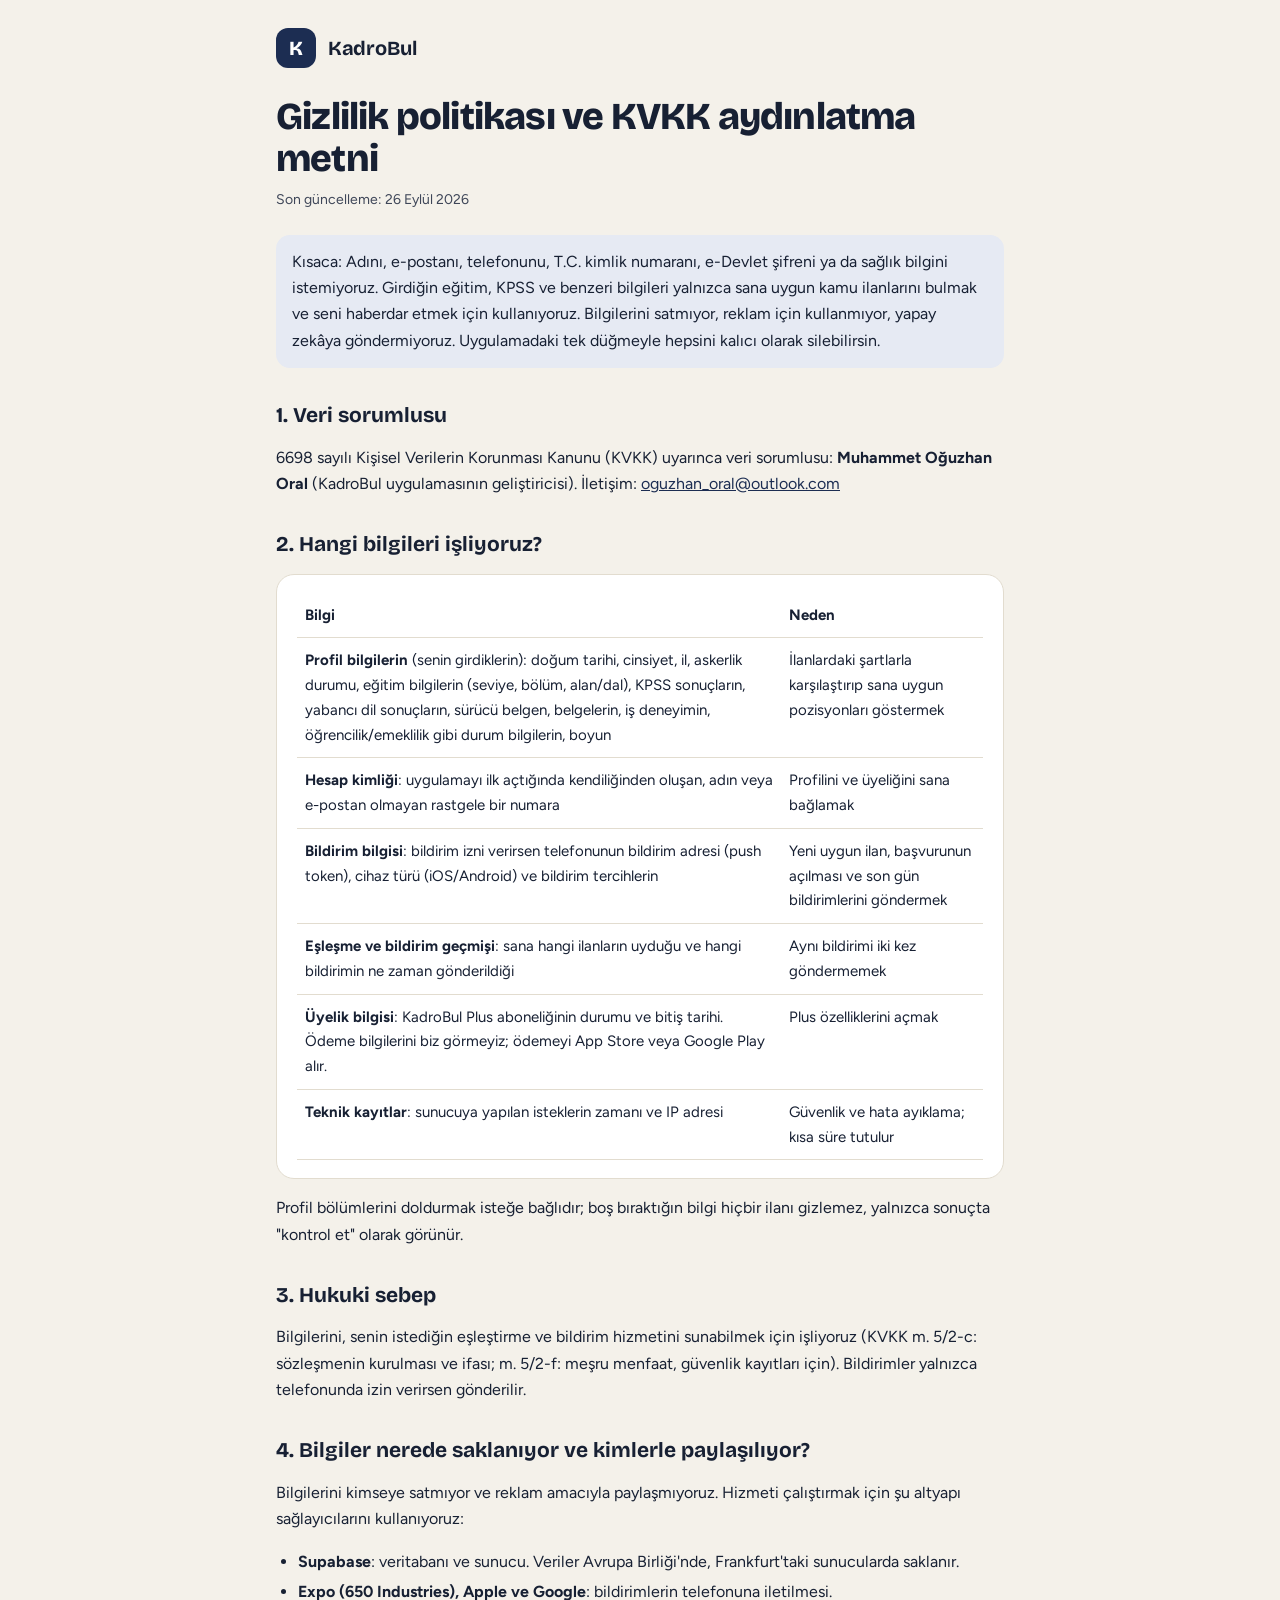
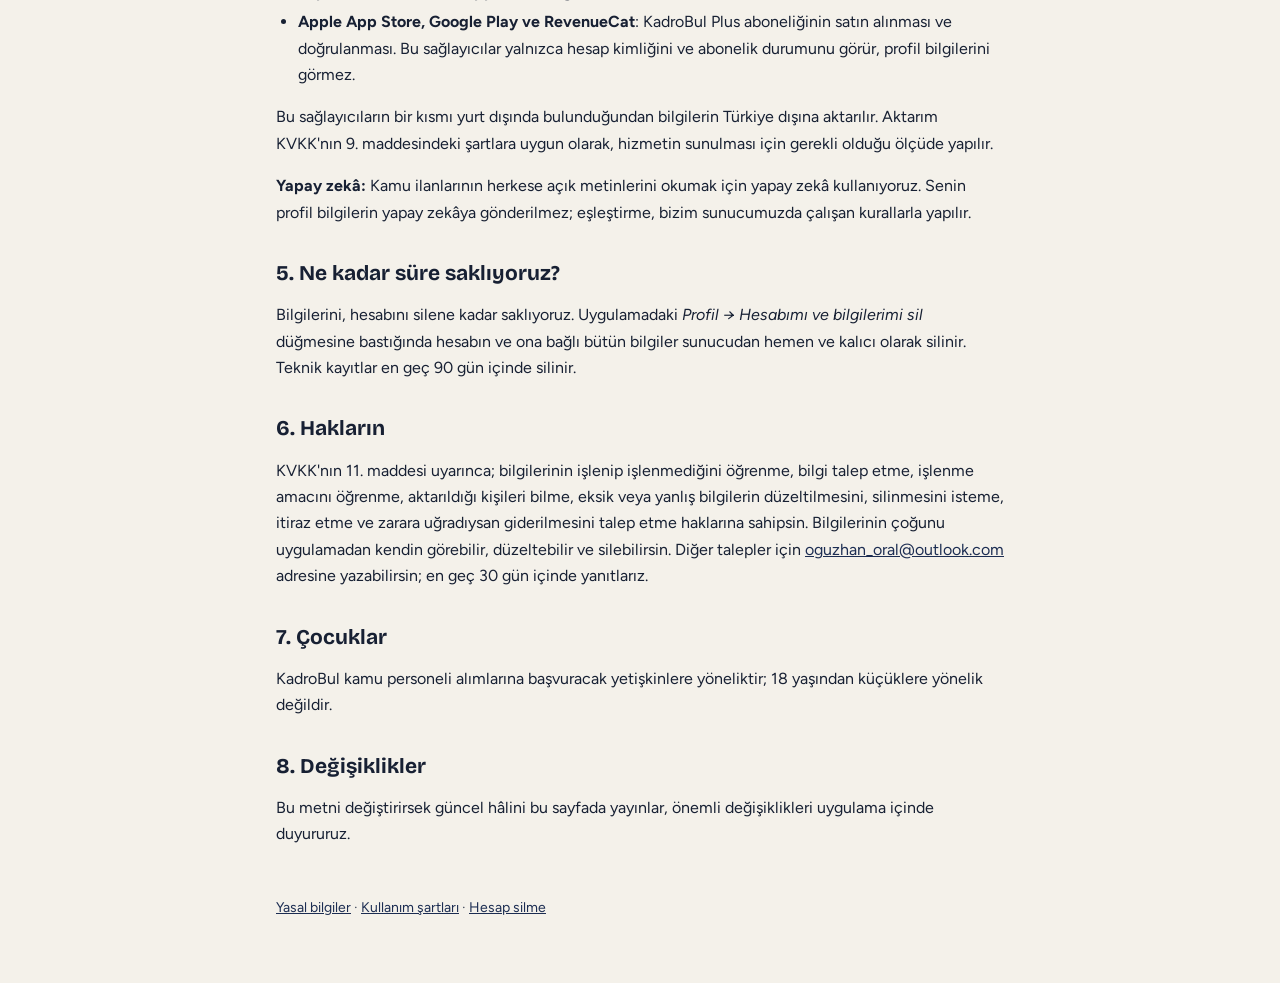
==== gizlilik.html @ 9fca4742 "Yasal sayfalar: gizlilik ve KVKK, kullanım şartları, hesap silme Co-Authored-By: Claude Opus 5.5 <no" ====
<!doctype html>
<html lang="tr">
<head>
<meta charset="utf-8">
<meta name="viewport" content="width=device-width, initial-scale=1">
<title>KadroBul — Gizlilik politikası ve KVKK aydınlatma metni</title>
<link rel="preconnect" href="https://fonts.googleapis.com">
<link rel="stylesheet" href="https://fonts.googleapis.com/css2?family=Bricolage+Grotesque:wght@700;800&family=Figtree:wght@400;700&display=swap">
<link rel="stylesheet" href="stil.css">
</head>
<body>
<main>
  <header><a href="./"><span class="mark">K</span><span class="name">KadroBul</span></a></header>
  <h1>Gizlilik politikası ve KVKK aydınlatma metni</h1>
  <p class="meta">Son güncelleme: 26 Eylül 2026</p>

  <div class="note">Kısaca: Adını, e-postanı, telefonunu, T.C. kimlik numaranı, e-Devlet şifreni ya da sağlık bilgini istemiyoruz. Girdiğin eğitim, KPSS ve benzeri bilgileri yalnızca sana uygun kamu ilanlarını bulmak ve seni haberdar etmek için kullanıyoruz. Bilgilerini satmıyor, reklam için kullanmıyor, yapay zekâya göndermiyoruz. Uygulamadaki tek düğmeyle hepsini kalıcı olarak silebilirsin.</div>

  <h2>1. Veri sorumlusu</h2>
  <p>6698 sayılı Kişisel Verilerin Korunması Kanunu (KVKK) uyarınca veri sorumlusu: <strong>Muhammet Oğuzhan Oral</strong> (KadroBul uygulamasının geliştiricisi). İletişim: <a href="mailto:oguzhan_oral@outlook.com">oguzhan_oral@outlook.com</a></p>

  <h2>2. Hangi bilgileri işliyoruz?</h2>
  <div class="card table">
    <table>
      <tr><th>Bilgi</th><th>Neden</th></tr>
      <tr><td><strong>Profil bilgilerin</strong> (senin girdiklerin): doğum tarihi, cinsiyet, il, askerlik durumu, eğitim bilgilerin (seviye, bölüm, alan/dal), KPSS sonuçların, yabancı dil sonuçların, sürücü belgen, belgelerin, iş deneyimin, öğrencilik/emeklilik gibi durum bilgilerin, boyun</td><td>İlanlardaki şartlarla karşılaştırıp sana uygun pozisyonları göstermek</td></tr>
      <tr><td><strong>Hesap kimliği</strong>: uygulamayı ilk açtığında kendiliğinden oluşan, adın veya e-postan olmayan rastgele bir numara</td><td>Profilini ve üyeliğini sana bağlamak</td></tr>
      <tr><td><strong>Bildirim bilgisi</strong>: bildirim izni verirsen telefonunun bildirim adresi (push token), cihaz türü (iOS/Android) ve bildirim tercihlerin</td><td>Yeni uygun ilan, başvurunun açılması ve son gün bildirimlerini göndermek</td></tr>
      <tr><td><strong>Eşleşme ve bildirim geçmişi</strong>: sana hangi ilanların uyduğu ve hangi bildirimin ne zaman gönderildiği</td><td>Aynı bildirimi iki kez göndermemek</td></tr>
      <tr><td><strong>Üyelik bilgisi</strong>: KadroBul Plus aboneliğinin durumu ve bitiş tarihi. Ödeme bilgilerini biz görmeyiz; ödemeyi App Store veya Google Play alır.</td><td>Plus özelliklerini açmak</td></tr>
      <tr><td><strong>Teknik kayıtlar</strong>: sunucuya yapılan isteklerin zamanı ve IP adresi</td><td>Güvenlik ve hata ayıklama; kısa süre tutulur</td></tr>
    </table>
  </div>
  <p>Profil bölümlerini doldurmak isteğe bağlıdır; boş bıraktığın bilgi hiçbir ilanı gizlemez, yalnızca sonuçta "kontrol et" olarak görünür.</p>

  <h2>3. Hukuki sebep</h2>
  <p>Bilgilerini, senin istediğin eşleştirme ve bildirim hizmetini sunabilmek için işliyoruz (KVKK m. 5/2-c: sözleşmenin kurulması ve ifası; m. 5/2-f: meşru menfaat, güvenlik kayıtları için). Bildirimler yalnızca telefonunda izin verirsen gönderilir.</p>

  <h2>4. Bilgiler nerede saklanıyor ve kimlerle paylaşılıyor?</h2>
  <p>Bilgilerini kimseye satmıyor ve reklam amacıyla paylaşmıyoruz. Hizmeti çalıştırmak için şu altyapı sağlayıcılarını kullanıyoruz:</p>
  <ul>
    <li><strong>Supabase</strong>: veritabanı ve sunucu. Veriler Avrupa Birliği'nde, Frankfurt'taki sunucularda saklanır.</li>
    <li><strong>Expo (650 Industries), Apple ve Google</strong>: bildirimlerin telefonuna iletilmesi.</li>
    <li><strong>Apple App Store, Google Play ve RevenueCat</strong>: KadroBul Plus aboneliğinin satın alınması ve doğrulanması. Bu sağlayıcılar yalnızca hesap kimliğini ve abonelik durumunu görür, profil bilgilerini görmez.</li>
  </ul>
  <p>Bu sağlayıcıların bir kısmı yurt dışında bulunduğundan bilgilerin Türkiye dışına aktarılır. Aktarım KVKK'nın 9. maddesindeki şartlara uygun olarak, hizmetin sunulması için gerekli olduğu ölçüde yapılır.</p>
  <p><strong>Yapay zekâ:</strong> Kamu ilanlarının herkese açık metinlerini okumak için yapay zekâ kullanıyoruz. Senin profil bilgilerin yapay zekâya gönderilmez; eşleştirme, bizim sunucumuzda çalışan kurallarla yapılır.</p>

  <h2>5. Ne kadar süre saklıyoruz?</h2>
  <p>Bilgilerini, hesabını silene kadar saklıyoruz. Uygulamadaki <em>Profil → Hesabımı ve bilgilerimi sil</em> düğmesine bastığında hesabın ve ona bağlı bütün bilgiler sunucudan hemen ve kalıcı olarak silinir. Teknik kayıtlar en geç 90 gün içinde silinir.</p>

  <h2>6. Hakların</h2>
  <p>KVKK'nın 11. maddesi uyarınca; bilgilerinin işlenip işlenmediğini öğrenme, bilgi talep etme, işlenme amacını öğrenme, aktarıldığı kişileri bilme, eksik veya yanlış bilgilerin düzeltilmesini, silinmesini isteme, itiraz etme ve zarara uğradıysan giderilmesini talep etme haklarına sahipsin. Bilgilerinin çoğunu uygulamadan kendin görebilir, düzeltebilir ve silebilirsin. Diğer talepler için <a href="mailto:oguzhan_oral@outlook.com">oguzhan_oral@outlook.com</a> adresine yazabilirsin; en geç 30 gün içinde yanıtlarız.</p>

  <h2>7. Çocuklar</h2>
  <p>KadroBul kamu personeli alımlarına başvuracak yetişkinlere yöneliktir; 18 yaşından küçüklere yönelik değildir.</p>

  <h2>8. Değişiklikler</h2>
  <p>Bu metni değiştirirsek güncel hâlini bu sayfada yayınlar, önemli değişiklikleri uygulama içinde duyururuz.</p>

  <footer><a href="./">Yasal bilgiler</a> · <a href="kosullar.html">Kullanım şartları</a> · <a href="hesap-silme.html">Hesap silme</a></footer>
</main>
</body>
</html>
---- stil.css ----
:root {
  --paper: #F4F1EA;
  --surface: #FFFFFF;
  --ink: #172033;
  --ink2: #3E4658;
  --brand: #1C2D52;
  --line: #E2DCCF;
  --soft: #E6EAF3;
}
* { box-sizing: border-box; }
html { -webkit-text-size-adjust: 100%; }
body {
  margin: 0;
  background: var(--paper);
  color: var(--ink);
  font: 16px/1.65 'Figtree', system-ui, -apple-system, 'Segoe UI', sans-serif;
}
main { max-width: 760px; margin: 0 auto; padding: 28px 16px 64px; }
header { display: flex; align-items: center; gap: 12px; margin-bottom: 28px; }
header a { color: inherit; text-decoration: none; display: flex; align-items: center; gap: 12px; }
.mark {
  width: 40px; height: 40px; border-radius: 12px; background: var(--brand); color: #fff;
  display: grid; place-items: center; font: 800 20px/1 'Bricolage Grotesque', sans-serif;
}
.name { font: 700 20px/1 'Bricolage Grotesque', sans-serif; letter-spacing: -0.3px; }
h1 { font: 800 clamp(28px, 6vw, 38px)/1.1 'Bricolage Grotesque', sans-serif; letter-spacing: -0.8px; margin: 0 0 8px; }
h2 { font: 700 21px/1.25 'Bricolage Grotesque', sans-serif; margin: 34px 0 8px; }
.meta { color: var(--ink2); font-size: 14px; margin: 0 0 24px; }
.card { background: var(--surface); border: 1px solid var(--line); border-radius: 18px; padding: 18px 20px; margin: 16px 0; }
.note { background: var(--soft); border-radius: 14px; padding: 14px 16px; }
ul { padding-left: 22px; }
li { margin: 4px 0; }
a { color: var(--brand); }
table { width: 100%; border-collapse: collapse; font-size: 15px; }
th, td { text-align: left; vertical-align: top; padding: 10px 8px; border-bottom: 1px solid var(--line); }
th { font-weight: 700; }
.table { overflow-x: auto; }
nav.links { display: grid; gap: 12px; }
nav.links a {
  display: block; background: var(--surface); border: 1px solid var(--line); border-radius: 16px;
  padding: 16px 18px; text-decoration: none; color: var(--ink); font-weight: 700;
}
nav.links a span { display: block; font-weight: 400; color: var(--ink2); font-size: 14px; }
footer { margin-top: 48px; color: var(--ink2); font-size: 14px; }
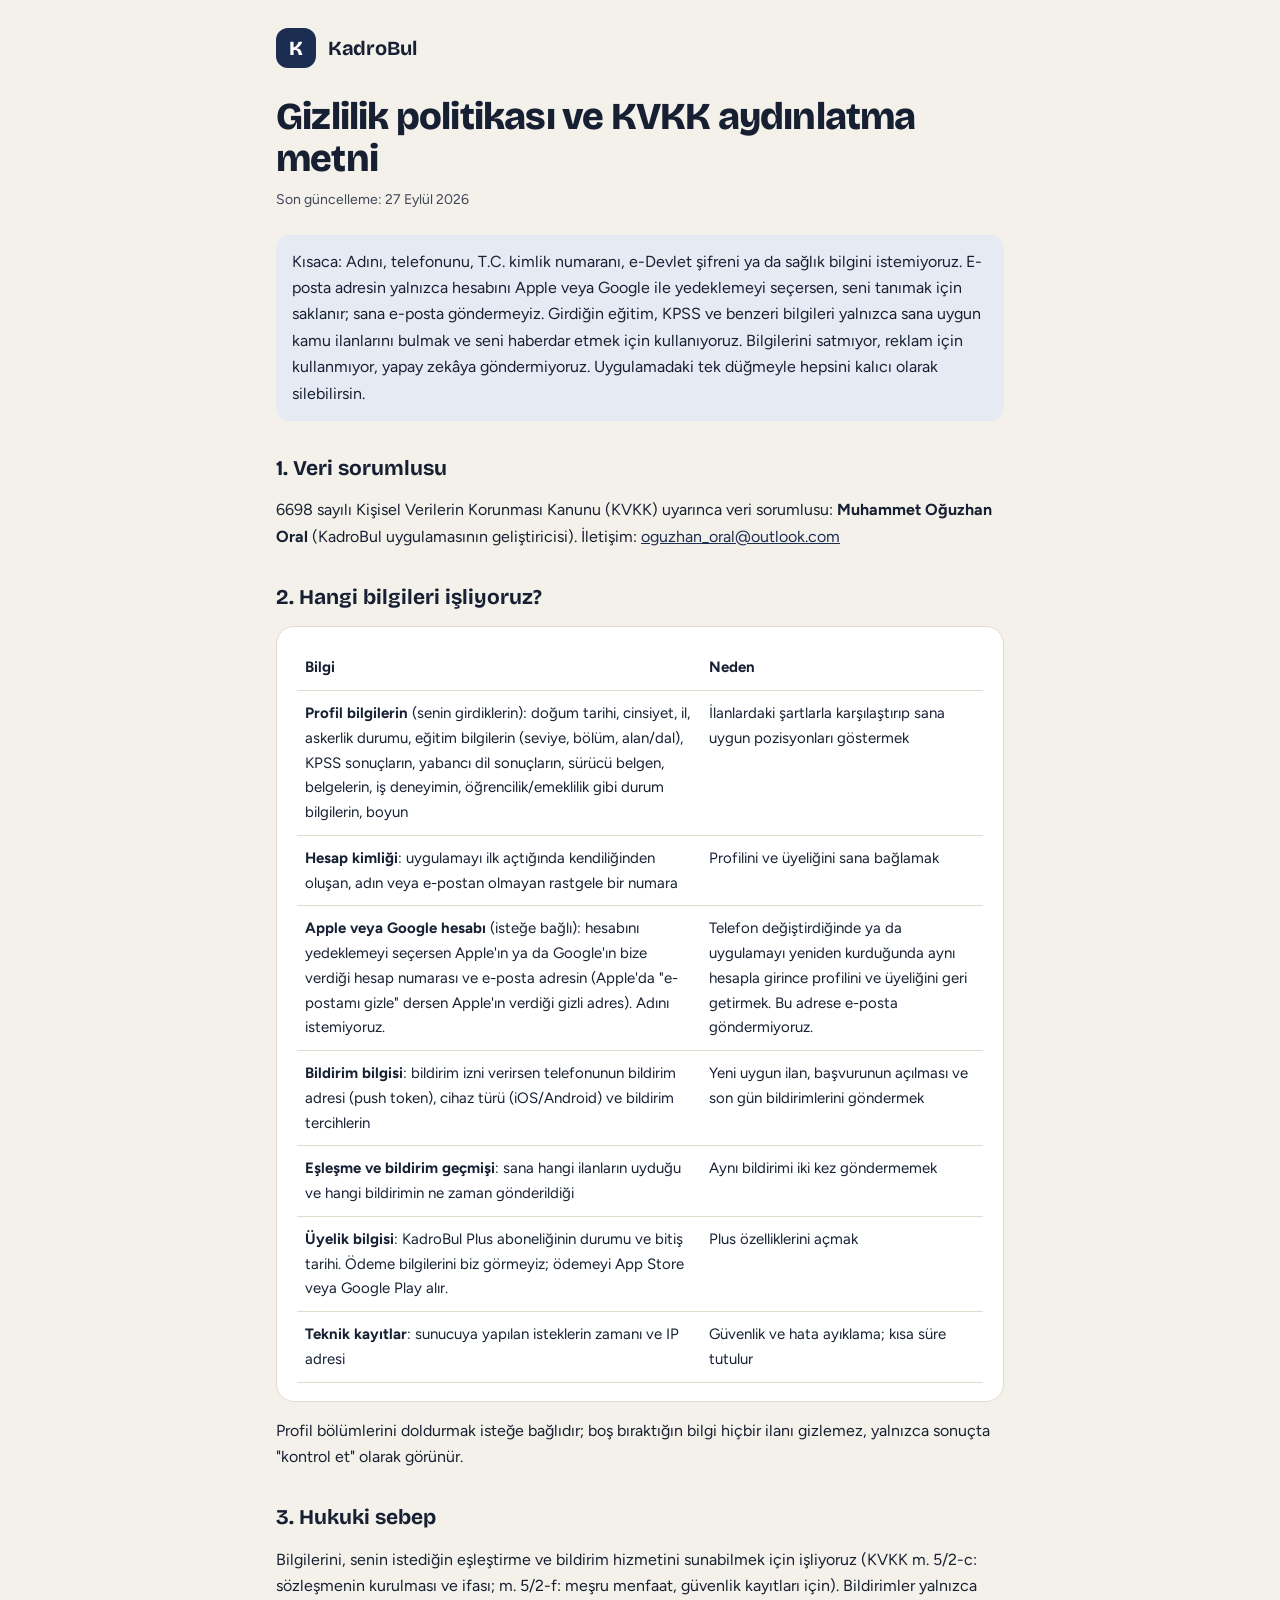
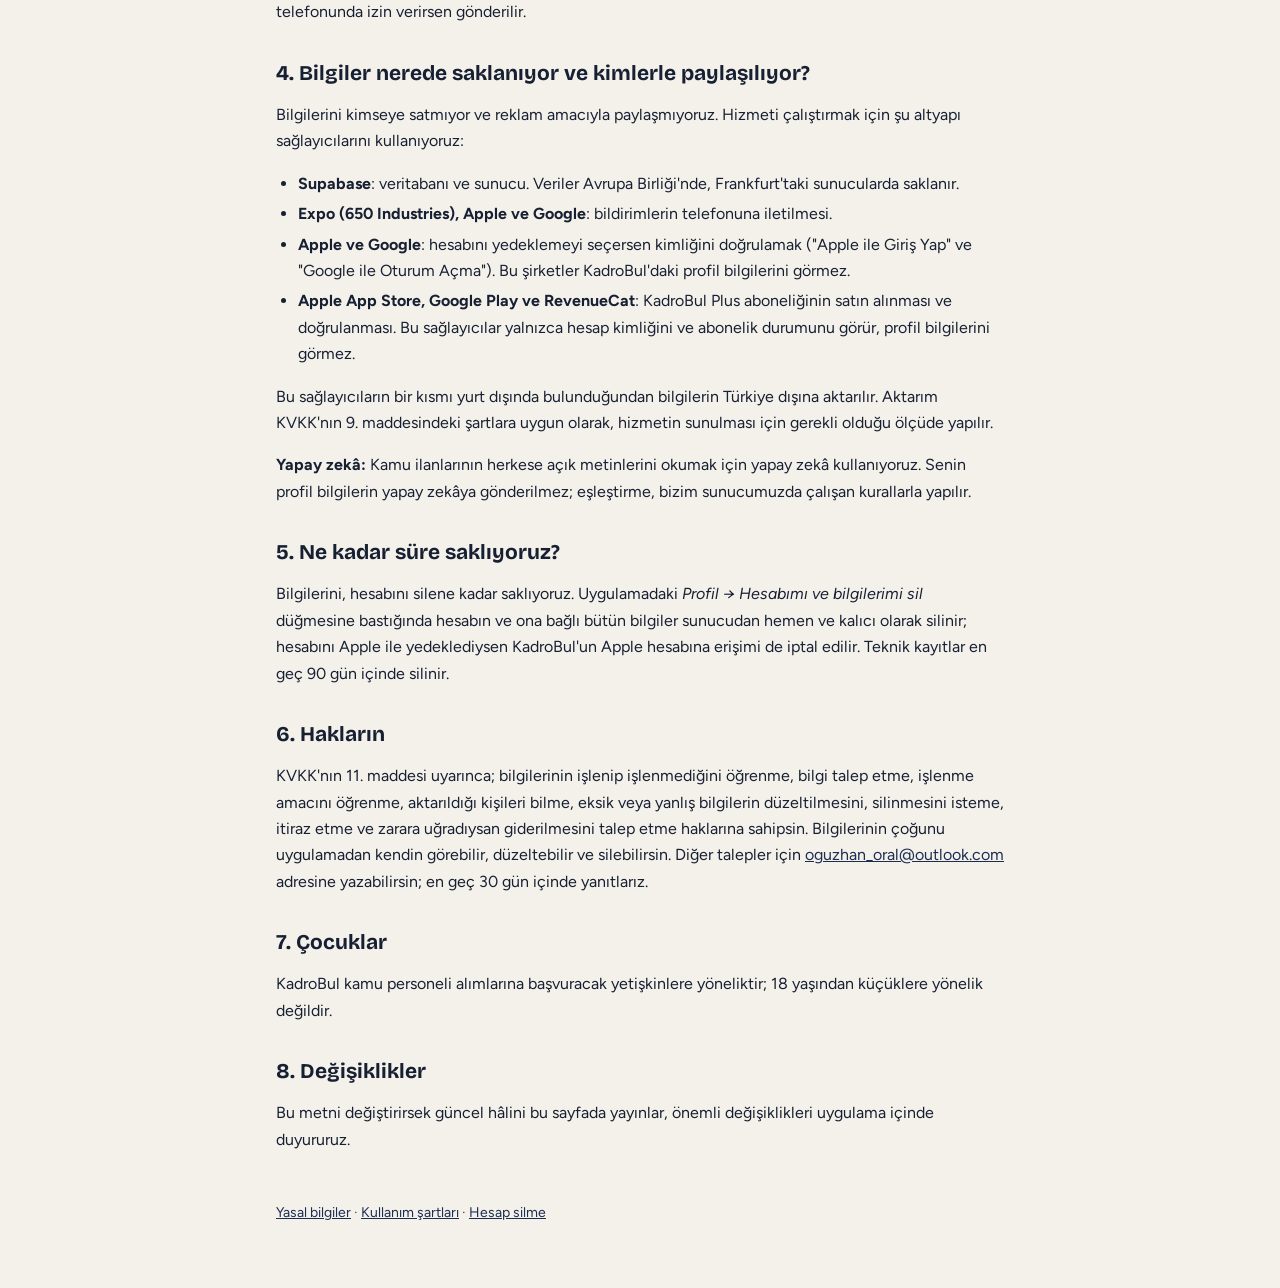
==== commit a4b7761b: "Yasal metinler: Apple/Google ile yedekleme (e-posta) ve Apple erişiminin iptali Gizlilik: e-posta ya" ====
--- a/gizlilik.html
+++ b/gizlilik.html
@@ -12,9 +12,9 @@
 <main>
   <header><a href="./"><span class="mark">K</span><span class="name">KadroBul</span></a></header>
   <h1>Gizlilik politikası ve KVKK aydınlatma metni</h1>
-  <p class="meta">Son güncelleme: 26 Eylül 2026</p>
+  <p class="meta">Son güncelleme: 27 Eylül 2026</p>
 
-  <div class="note">Kısaca: Adını, e-postanı, telefonunu, T.C. kimlik numaranı, e-Devlet şifreni ya da sağlık bilgini istemiyoruz. Girdiğin eğitim, KPSS ve benzeri bilgileri yalnızca sana uygun kamu ilanlarını bulmak ve seni haberdar etmek için kullanıyoruz. Bilgilerini satmıyor, reklam için kullanmıyor, yapay zekâya göndermiyoruz. Uygulamadaki tek düğmeyle hepsini kalıcı olarak silebilirsin.</div>
+  <div class="note">Kısaca: Adını, telefonunu, T.C. kimlik numaranı, e-Devlet şifreni ya da sağlık bilgini istemiyoruz. E-posta adresin yalnızca hesabını Apple veya Google ile yedeklemeyi seçersen, seni tanımak için saklanır; sana e-posta göndermeyiz. Girdiğin eğitim, KPSS ve benzeri bilgileri yalnızca sana uygun kamu ilanlarını bulmak ve seni haberdar etmek için kullanıyoruz. Bilgilerini satmıyor, reklam için kullanmıyor, yapay zekâya göndermiyoruz. Uygulamadaki tek düğmeyle hepsini kalıcı olarak silebilirsin.</div>
 
   <h2>1. Veri sorumlusu</h2>
   <p>6698 sayılı Kişisel Verilerin Korunması Kanunu (KVKK) uyarınca veri sorumlusu: <strong>Muhammet Oğuzhan Oral</strong> (KadroBul uygulamasının geliştiricisi). İletişim: <a href="mailto:oguzhan_oral@outlook.com">oguzhan_oral@outlook.com</a></p>
@@ -25,6 +25,7 @@
       <tr><th>Bilgi</th><th>Neden</th></tr>
       <tr><td><strong>Profil bilgilerin</strong> (senin girdiklerin): doğum tarihi, cinsiyet, il, askerlik durumu, eğitim bilgilerin (seviye, bölüm, alan/dal), KPSS sonuçların, yabancı dil sonuçların, sürücü belgen, belgelerin, iş deneyimin, öğrencilik/emeklilik gibi durum bilgilerin, boyun</td><td>İlanlardaki şartlarla karşılaştırıp sana uygun pozisyonları göstermek</td></tr>
       <tr><td><strong>Hesap kimliği</strong>: uygulamayı ilk açtığında kendiliğinden oluşan, adın veya e-postan olmayan rastgele bir numara</td><td>Profilini ve üyeliğini sana bağlamak</td></tr>
+      <tr><td><strong>Apple veya Google hesabı</strong> (isteğe bağlı): hesabını yedeklemeyi seçersen Apple'ın ya da Google'ın bize verdiği hesap numarası ve e-posta adresin (Apple'da "e-postamı gizle" dersen Apple'ın verdiği gizli adres). Adını istemiyoruz.</td><td>Telefon değiştirdiğinde ya da uygulamayı yeniden kurduğunda aynı hesapla girince profilini ve üyeliğini geri getirmek. Bu adrese e-posta göndermiyoruz.</td></tr>
       <tr><td><strong>Bildirim bilgisi</strong>: bildirim izni verirsen telefonunun bildirim adresi (push token), cihaz türü (iOS/Android) ve bildirim tercihlerin</td><td>Yeni uygun ilan, başvurunun açılması ve son gün bildirimlerini göndermek</td></tr>
       <tr><td><strong>Eşleşme ve bildirim geçmişi</strong>: sana hangi ilanların uyduğu ve hangi bildirimin ne zaman gönderildiği</td><td>Aynı bildirimi iki kez göndermemek</td></tr>
       <tr><td><strong>Üyelik bilgisi</strong>: KadroBul Plus aboneliğinin durumu ve bitiş tarihi. Ödeme bilgilerini biz görmeyiz; ödemeyi App Store veya Google Play alır.</td><td>Plus özelliklerini açmak</td></tr>
@@ -41,13 +42,14 @@
   <ul>
     <li><strong>Supabase</strong>: veritabanı ve sunucu. Veriler Avrupa Birliği'nde, Frankfurt'taki sunucularda saklanır.</li>
     <li><strong>Expo (650 Industries), Apple ve Google</strong>: bildirimlerin telefonuna iletilmesi.</li>
+    <li><strong>Apple ve Google</strong>: hesabını yedeklemeyi seçersen kimliğini doğrulamak ("Apple ile Giriş Yap" ve "Google ile Oturum Açma"). Bu şirketler KadroBul'daki profil bilgilerini görmez.</li>
     <li><strong>Apple App Store, Google Play ve RevenueCat</strong>: KadroBul Plus aboneliğinin satın alınması ve doğrulanması. Bu sağlayıcılar yalnızca hesap kimliğini ve abonelik durumunu görür, profil bilgilerini görmez.</li>
   </ul>
   <p>Bu sağlayıcıların bir kısmı yurt dışında bulunduğundan bilgilerin Türkiye dışına aktarılır. Aktarım KVKK'nın 9. maddesindeki şartlara uygun olarak, hizmetin sunulması için gerekli olduğu ölçüde yapılır.</p>
   <p><strong>Yapay zekâ:</strong> Kamu ilanlarının herkese açık metinlerini okumak için yapay zekâ kullanıyoruz. Senin profil bilgilerin yapay zekâya gönderilmez; eşleştirme, bizim sunucumuzda çalışan kurallarla yapılır.</p>
 
   <h2>5. Ne kadar süre saklıyoruz?</h2>
-  <p>Bilgilerini, hesabını silene kadar saklıyoruz. Uygulamadaki <em>Profil → Hesabımı ve bilgilerimi sil</em> düğmesine bastığında hesabın ve ona bağlı bütün bilgiler sunucudan hemen ve kalıcı olarak silinir. Teknik kayıtlar en geç 90 gün içinde silinir.</p>
+  <p>Bilgilerini, hesabını silene kadar saklıyoruz. Uygulamadaki <em>Profil → Hesabımı ve bilgilerimi sil</em> düğmesine bastığında hesabın ve ona bağlı bütün bilgiler sunucudan hemen ve kalıcı olarak silinir; hesabını Apple ile yedeklediysen KadroBul'un Apple hesabına erişimi de iptal edilir. Teknik kayıtlar en geç 90 gün içinde silinir.</p>
 
   <h2>6. Hakların</h2>
   <p>KVKK'nın 11. maddesi uyarınca; bilgilerinin işlenip işlenmediğini öğrenme, bilgi talep etme, işlenme amacını öğrenme, aktarıldığı kişileri bilme, eksik veya yanlış bilgilerin düzeltilmesini, silinmesini isteme, itiraz etme ve zarara uğradıysan giderilmesini talep etme haklarına sahipsin. Bilgilerinin çoğunu uygulamadan kendin görebilir, düzeltebilir ve silebilirsin. Diğer talepler için <a href="mailto:oguzhan_oral@outlook.com">oguzhan_oral@outlook.com</a> adresine yazabilirsin; en geç 30 gün içinde yanıtlarız.</p>
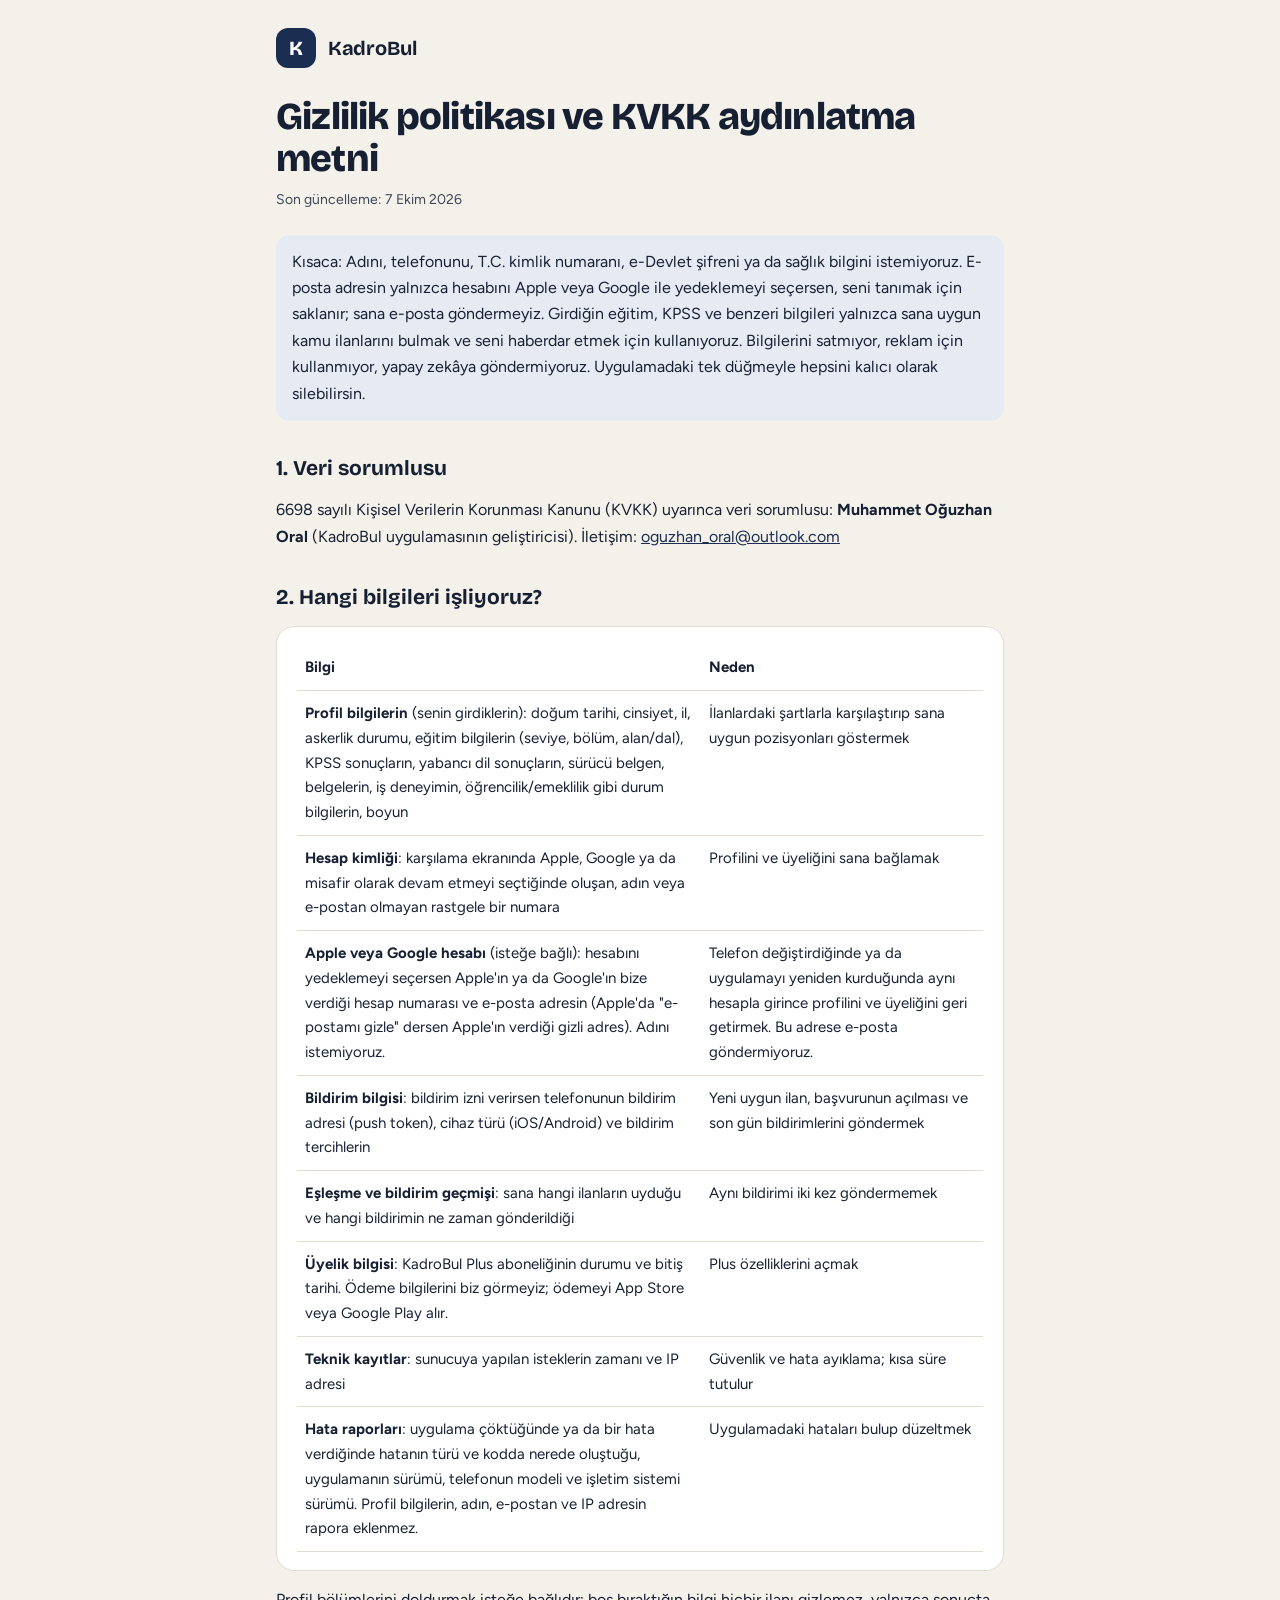
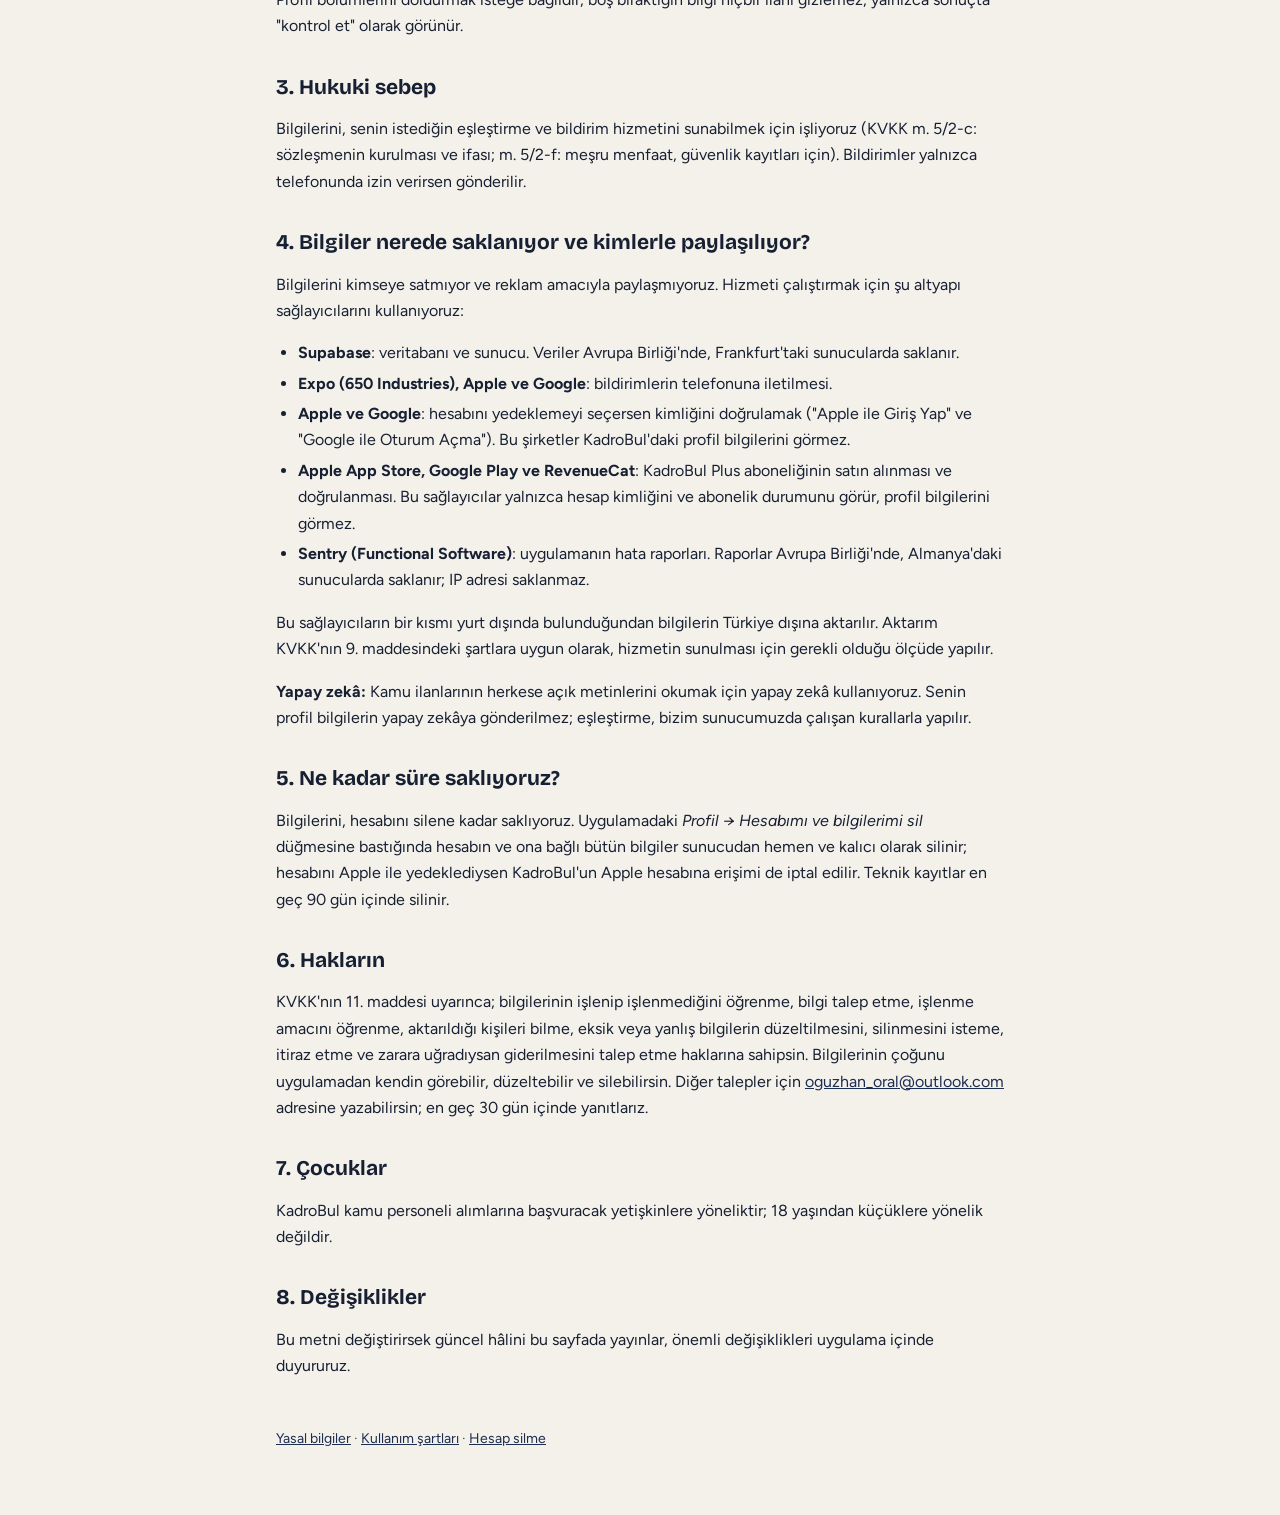
==== commit cec994dd: "Gizlilik metni: hata raporları (Sentry) ve hesabın açıldığı an Sentry 5 Ekim'de bağlandı ama metinde" ====
--- a/gizlilik.html
+++ b/gizlilik.html
@@ -12,7 +12,7 @@
 <main>
   <header><a href="./"><span class="mark">K</span><span class="name">KadroBul</span></a></header>
   <h1>Gizlilik politikası ve KVKK aydınlatma metni</h1>
-  <p class="meta">Son güncelleme: 27 Eylül 2026</p>
+  <p class="meta">Son güncelleme: 7 Ekim 2026</p>
 
   <div class="note">Kısaca: Adını, telefonunu, T.C. kimlik numaranı, e-Devlet şifreni ya da sağlık bilgini istemiyoruz. E-posta adresin yalnızca hesabını Apple veya Google ile yedeklemeyi seçersen, seni tanımak için saklanır; sana e-posta göndermeyiz. Girdiğin eğitim, KPSS ve benzeri bilgileri yalnızca sana uygun kamu ilanlarını bulmak ve seni haberdar etmek için kullanıyoruz. Bilgilerini satmıyor, reklam için kullanmıyor, yapay zekâya göndermiyoruz. Uygulamadaki tek düğmeyle hepsini kalıcı olarak silebilirsin.</div>
 
@@ -24,12 +24,13 @@
     <table>
       <tr><th>Bilgi</th><th>Neden</th></tr>
       <tr><td><strong>Profil bilgilerin</strong> (senin girdiklerin): doğum tarihi, cinsiyet, il, askerlik durumu, eğitim bilgilerin (seviye, bölüm, alan/dal), KPSS sonuçların, yabancı dil sonuçların, sürücü belgen, belgelerin, iş deneyimin, öğrencilik/emeklilik gibi durum bilgilerin, boyun</td><td>İlanlardaki şartlarla karşılaştırıp sana uygun pozisyonları göstermek</td></tr>
-      <tr><td><strong>Hesap kimliği</strong>: uygulamayı ilk açtığında kendiliğinden oluşan, adın veya e-postan olmayan rastgele bir numara</td><td>Profilini ve üyeliğini sana bağlamak</td></tr>
+      <tr><td><strong>Hesap kimliği</strong>: karşılama ekranında Apple, Google ya da misafir olarak devam etmeyi seçtiğinde oluşan, adın veya e-postan olmayan rastgele bir numara</td><td>Profilini ve üyeliğini sana bağlamak</td></tr>
       <tr><td><strong>Apple veya Google hesabı</strong> (isteğe bağlı): hesabını yedeklemeyi seçersen Apple'ın ya da Google'ın bize verdiği hesap numarası ve e-posta adresin (Apple'da "e-postamı gizle" dersen Apple'ın verdiği gizli adres). Adını istemiyoruz.</td><td>Telefon değiştirdiğinde ya da uygulamayı yeniden kurduğunda aynı hesapla girince profilini ve üyeliğini geri getirmek. Bu adrese e-posta göndermiyoruz.</td></tr>
       <tr><td><strong>Bildirim bilgisi</strong>: bildirim izni verirsen telefonunun bildirim adresi (push token), cihaz türü (iOS/Android) ve bildirim tercihlerin</td><td>Yeni uygun ilan, başvurunun açılması ve son gün bildirimlerini göndermek</td></tr>
       <tr><td><strong>Eşleşme ve bildirim geçmişi</strong>: sana hangi ilanların uyduğu ve hangi bildirimin ne zaman gönderildiği</td><td>Aynı bildirimi iki kez göndermemek</td></tr>
       <tr><td><strong>Üyelik bilgisi</strong>: KadroBul Plus aboneliğinin durumu ve bitiş tarihi. Ödeme bilgilerini biz görmeyiz; ödemeyi App Store veya Google Play alır.</td><td>Plus özelliklerini açmak</td></tr>
       <tr><td><strong>Teknik kayıtlar</strong>: sunucuya yapılan isteklerin zamanı ve IP adresi</td><td>Güvenlik ve hata ayıklama; kısa süre tutulur</td></tr>
+      <tr><td><strong>Hata raporları</strong>: uygulama çöktüğünde ya da bir hata verdiğinde hatanın türü ve kodda nerede oluştuğu, uygulamanın sürümü, telefonun modeli ve işletim sistemi sürümü. Profil bilgilerin, adın, e-postan ve IP adresin rapora eklenmez.</td><td>Uygulamadaki hataları bulup düzeltmek</td></tr>
     </table>
   </div>
   <p>Profil bölümlerini doldurmak isteğe bağlıdır; boş bıraktığın bilgi hiçbir ilanı gizlemez, yalnızca sonuçta "kontrol et" olarak görünür.</p>
@@ -44,6 +45,7 @@
     <li><strong>Expo (650 Industries), Apple ve Google</strong>: bildirimlerin telefonuna iletilmesi.</li>
     <li><strong>Apple ve Google</strong>: hesabını yedeklemeyi seçersen kimliğini doğrulamak ("Apple ile Giriş Yap" ve "Google ile Oturum Açma"). Bu şirketler KadroBul'daki profil bilgilerini görmez.</li>
     <li><strong>Apple App Store, Google Play ve RevenueCat</strong>: KadroBul Plus aboneliğinin satın alınması ve doğrulanması. Bu sağlayıcılar yalnızca hesap kimliğini ve abonelik durumunu görür, profil bilgilerini görmez.</li>
+    <li><strong>Sentry (Functional Software)</strong>: uygulamanın hata raporları. Raporlar Avrupa Birliği'nde, Almanya'daki sunucularda saklanır; IP adresi saklanmaz.</li>
   </ul>
   <p>Bu sağlayıcıların bir kısmı yurt dışında bulunduğundan bilgilerin Türkiye dışına aktarılır. Aktarım KVKK'nın 9. maddesindeki şartlara uygun olarak, hizmetin sunulması için gerekli olduğu ölçüde yapılır.</p>
   <p><strong>Yapay zekâ:</strong> Kamu ilanlarının herkese açık metinlerini okumak için yapay zekâ kullanıyoruz. Senin profil bilgilerin yapay zekâya gönderilmez; eşleştirme, bizim sunucumuzda çalışan kurallarla yapılır.</p>
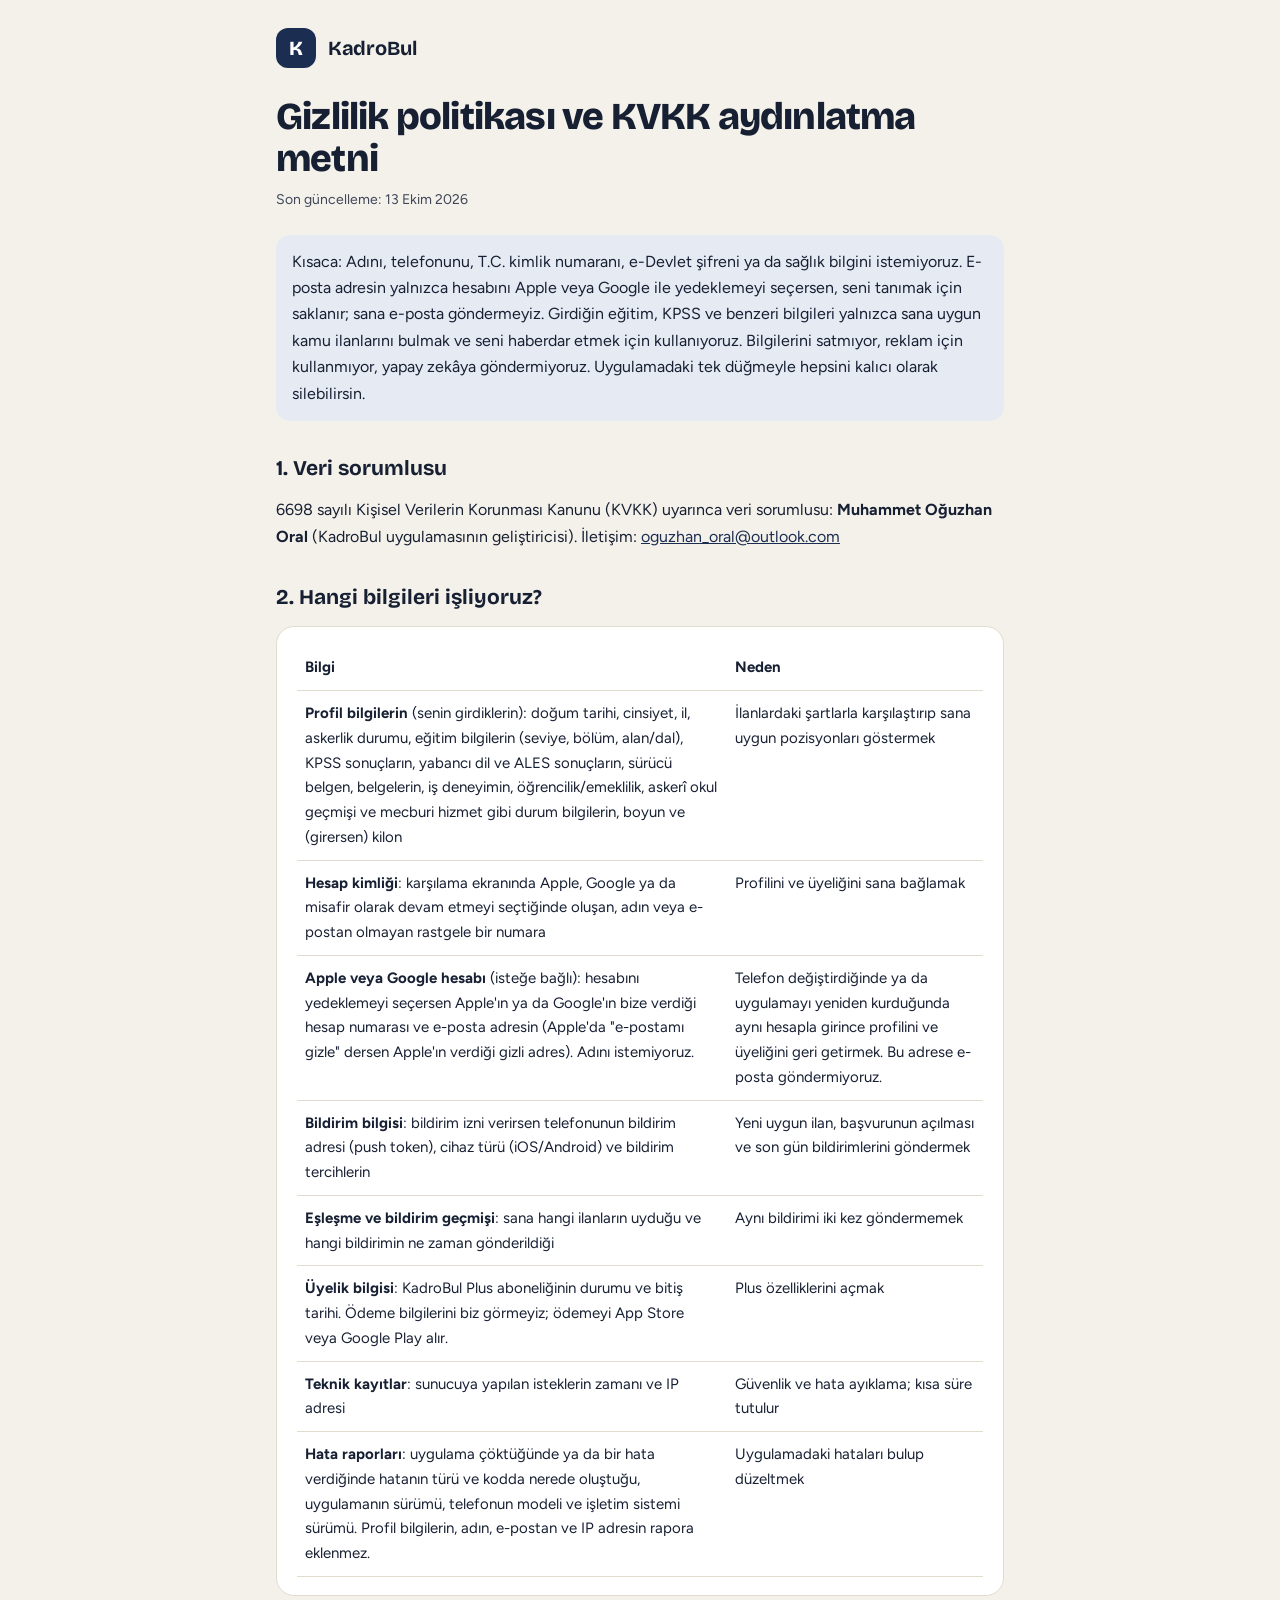
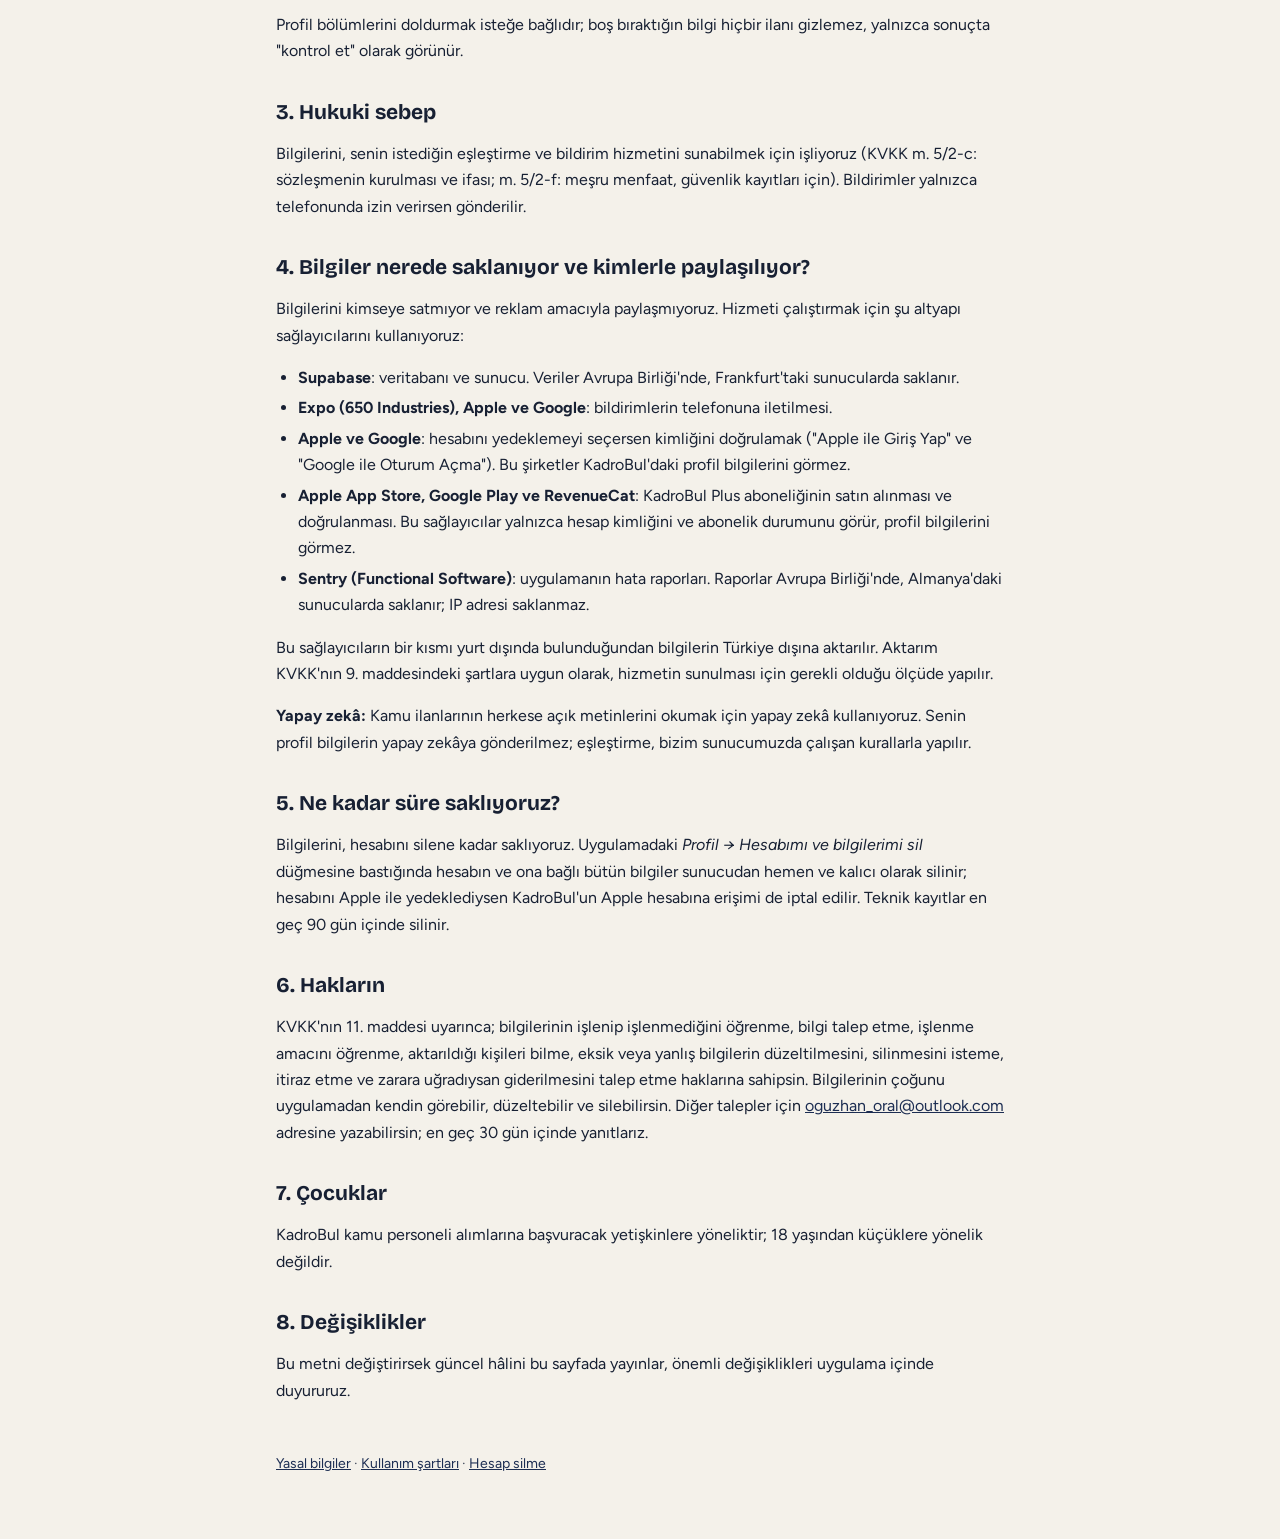
==== commit 3dd469e2: "Durum: 13 Ekim okuması ve yeni profil soruları; gizlilik metnine kilo, ALES, askerî geçmiş (yayımlan" ====
--- a/gizlilik.html
+++ b/gizlilik.html
@@ -12,7 +12,7 @@
 <main>
   <header><a href="./"><span class="mark">K</span><span class="name">KadroBul</span></a></header>
   <h1>Gizlilik politikası ve KVKK aydınlatma metni</h1>
-  <p class="meta">Son güncelleme: 7 Ekim 2026</p>
+  <p class="meta">Son güncelleme: 13 Ekim 2026</p>
 
   <div class="note">Kısaca: Adını, telefonunu, T.C. kimlik numaranı, e-Devlet şifreni ya da sağlık bilgini istemiyoruz. E-posta adresin yalnızca hesabını Apple veya Google ile yedeklemeyi seçersen, seni tanımak için saklanır; sana e-posta göndermeyiz. Girdiğin eğitim, KPSS ve benzeri bilgileri yalnızca sana uygun kamu ilanlarını bulmak ve seni haberdar etmek için kullanıyoruz. Bilgilerini satmıyor, reklam için kullanmıyor, yapay zekâya göndermiyoruz. Uygulamadaki tek düğmeyle hepsini kalıcı olarak silebilirsin.</div>
 
@@ -23,7 +23,7 @@
   <div class="card table">
     <table>
       <tr><th>Bilgi</th><th>Neden</th></tr>
-      <tr><td><strong>Profil bilgilerin</strong> (senin girdiklerin): doğum tarihi, cinsiyet, il, askerlik durumu, eğitim bilgilerin (seviye, bölüm, alan/dal), KPSS sonuçların, yabancı dil sonuçların, sürücü belgen, belgelerin, iş deneyimin, öğrencilik/emeklilik gibi durum bilgilerin, boyun</td><td>İlanlardaki şartlarla karşılaştırıp sana uygun pozisyonları göstermek</td></tr>
+      <tr><td><strong>Profil bilgilerin</strong> (senin girdiklerin): doğum tarihi, cinsiyet, il, askerlik durumu, eğitim bilgilerin (seviye, bölüm, alan/dal), KPSS sonuçların, yabancı dil ve ALES sonuçların, sürücü belgen, belgelerin, iş deneyimin, öğrencilik/emeklilik, askerî okul geçmişi ve mecburi hizmet gibi durum bilgilerin, boyun ve (girersen) kilon</td><td>İlanlardaki şartlarla karşılaştırıp sana uygun pozisyonları göstermek</td></tr>
       <tr><td><strong>Hesap kimliği</strong>: karşılama ekranında Apple, Google ya da misafir olarak devam etmeyi seçtiğinde oluşan, adın veya e-postan olmayan rastgele bir numara</td><td>Profilini ve üyeliğini sana bağlamak</td></tr>
       <tr><td><strong>Apple veya Google hesabı</strong> (isteğe bağlı): hesabını yedeklemeyi seçersen Apple'ın ya da Google'ın bize verdiği hesap numarası ve e-posta adresin (Apple'da "e-postamı gizle" dersen Apple'ın verdiği gizli adres). Adını istemiyoruz.</td><td>Telefon değiştirdiğinde ya da uygulamayı yeniden kurduğunda aynı hesapla girince profilini ve üyeliğini geri getirmek. Bu adrese e-posta göndermiyoruz.</td></tr>
       <tr><td><strong>Bildirim bilgisi</strong>: bildirim izni verirsen telefonunun bildirim adresi (push token), cihaz türü (iOS/Android) ve bildirim tercihlerin</td><td>Yeni uygun ilan, başvurunun açılması ve son gün bildirimlerini göndermek</td></tr>
